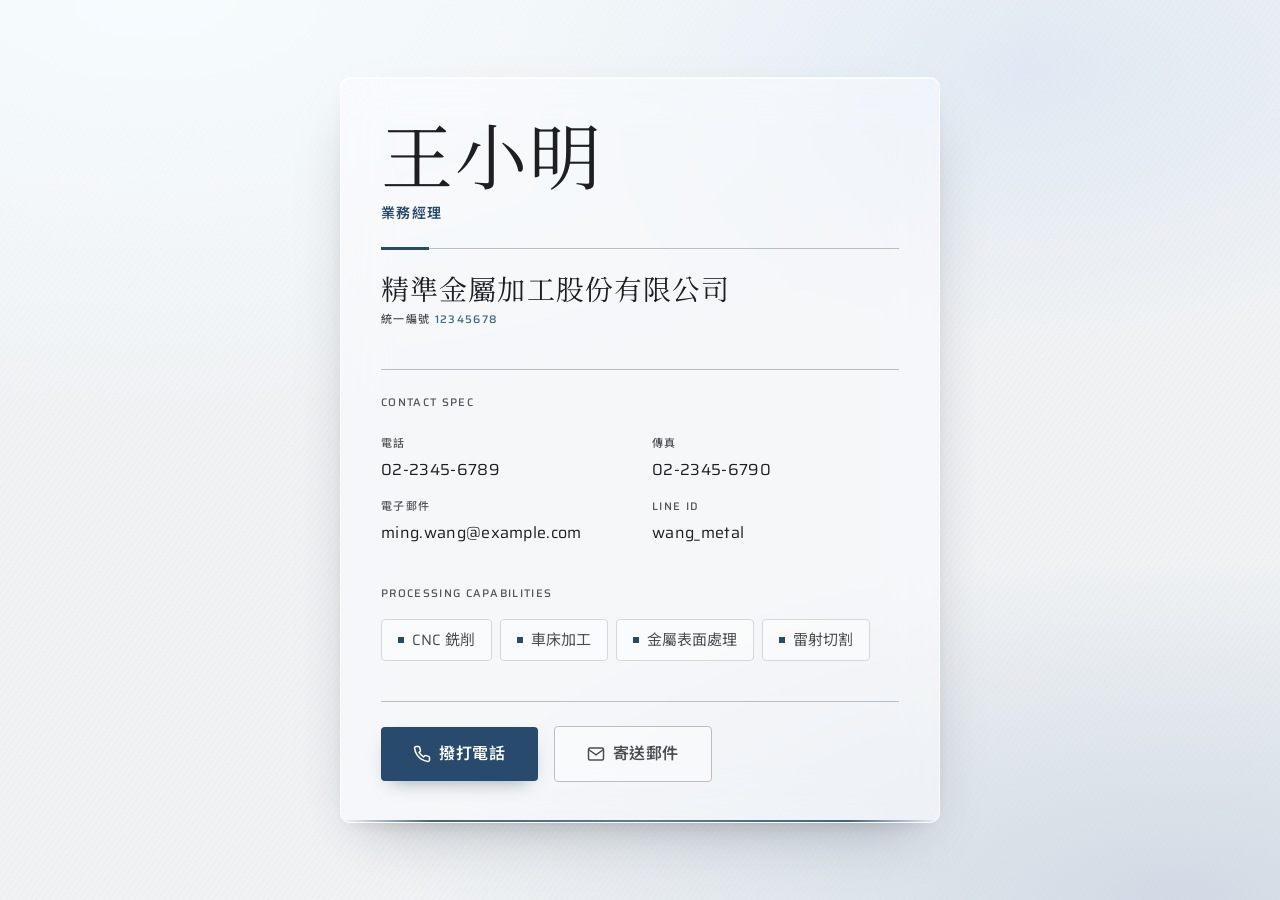
==== index.html @ 7f83cc20 "名片系統前端範例建置" ====
<!DOCTYPE html>
<html lang="zh-TW">
<head>
  <!-- 文件編碼與響應式設定 -->
  <meta charset="UTF-8">
  <meta name="viewport" content="width=device-width, initial-scale=1.0">
  <title>王小明 | 精準金屬加工股份有限公司</title>
  <meta name="description" content="精準金屬加工股份有限公司業務經理王小明的數位名片。CNC銑削、車床加工、金屬表面處理、雷射切割。">
  
  <!-- Google Fonts：Bree Serif、Saira、Noto Serif TC、Noto Sans TC -->
  <link rel="preconnect" href="https://fonts.googleapis.com">
  <link rel="preconnect" href="https://fonts.gstatic.com" crossorigin>
  <link href="https://fonts.googleapis.com/css2?family=Bree+Serif&family=Noto+Sans+TC:wght@400;500;600;700&family=Noto+Serif+TC:wght@400;600;700&family=Saira:wght@400;500;600;700&display=swap" rel="stylesheet">
  
  <!-- 名片系統樣式 -->
  <link rel="stylesheet" href="assets/css/main.css">
</head>
<body>
  <!-- 名片舞台 -->
  <main class="card-stage" aria-label="數位名片">
    <article class="nameplate" id="nameplate">
      <!-- 金屬高光與石墨藍線條 -->
      <span class="nameplate-highlight" aria-hidden="true"></span>
      <span class="nameplate-copper-line" aria-hidden="true"></span>

      <!-- 標頭：姓名 + 職稱 -->
      <header class="np-header">
        <h1 class="np-name" id="cardName">未填寫</h1>
        <p class="np-title" id="cardTitle">未填寫</p>
      </header>

      <!-- 分隔線：帶銅色起點 -->
      <div class="np-divider" aria-hidden="true"></div>

      <!-- 公司名稱與統編 -->
      <section class="np-company" aria-label="公司資訊">
        <h2 class="np-company-name" id="cardCompany">未填寫</h2>
        <p class="np-company-meta">統一編號 <span id="cardTaxId">未填寫</span></p>
      </section>

      <!-- 聯絡規格表 -->
      <section class="np-spec-grid" aria-label="聯絡方式">
        <h3 class="np-spec-title">Contact Spec</h3>

        <div class="np-spec-item">
          <p class="np-spec-label">電話</p>
          <a class="np-spec-value" id="cardPhone" href="#">未填寫</a>
        </div>

        <div class="np-spec-item">
          <p class="np-spec-label">傳真</p>
          <span class="np-spec-value" id="cardFax">未填寫</span>
        </div>

        <div class="np-spec-item">
          <p class="np-spec-label">電子郵件</p>
          <a class="np-spec-value" id="cardEmail" href="#">未填寫</a>
        </div>

        <div class="np-spec-item">
          <p class="np-spec-label">Line ID</p>
          <span class="np-spec-value" id="cardLineId">未填寫</span>
        </div>
      </section>

      <!-- 服務項目 -->
      <section class="np-services" aria-label="服務項目">
        <h3 class="np-services-title">Processing Capabilities</h3>
        <ul class="np-services-list" id="cardServicesList">
          <li class="np-service-item">未填寫</li>
        </ul>
      </section>

      <!-- 行動區 -->
      <footer class="np-actions">
        <a class="btn btn-primary" id="actionCall" href="#" role="button">
          <svg width="18" height="18" viewBox="0 0 24 24" fill="none" stroke="currentColor" stroke-width="2" aria-hidden="true">
            <path d="M22 16.92v3a2 2 0 0 1-2.18 2 19.79 19.79 0 0 1-8.63-3.07 19.5 19.5 0 0 1-6-6 19.79 19.79 0 0 1-3.07-8.67A2 2 0 0 1 4.11 2h3a2 2 0 0 1 2 1.72 12.84 12.84 0 0 0 .7 2.81 2 2 0 0 1-.45 2.11L8.09 9.91a16 16 0 0 0 6 6l1.27-1.27a2 2 0 0 1 2.11-.45 12.84 12.84 0 0 0 2.81.7A2 2 0 0 1 22 16.92z"/>
          </svg>
          撥打電話
        </a>
        <a class="btn btn-ghost" id="actionEmail" href="#" role="button">
          <svg width="18" height="18" viewBox="0 0 24 24" fill="none" stroke="currentColor" stroke-width="2" aria-hidden="true">
            <path d="M4 4h16c1.1 0 2 .9 2 2v12c0 1.1-.9 2-2 2H4c-1.1 0-2-.9-2-2V6c0-1.1.9-2 2-2z"/>
            <polyline points="22,6 12,13 2,6"/>
          </svg>
          寄送郵件
        </a>
      </footer>
    </article>
  </main>

  <!-- 載入通用工具與名片邏輯 -->
  <script src="assets/js/utils.js"></script>
  <script src="assets/js/main.js"></script>
</body>
</html>
---- assets/css/main.css ----
/*
 * main.css
 * 名片系統視覺樣式（毛玻璃銘牌版）
 * 風格：沈穩精準的工匠金屬加工，拉絲鋁底 + 石墨藍
 * 核心概念：名片像一塊從拉絲鋁表面凸出的半透毛玻璃銘牌
 */

/* ================================
 * 1. 設計權杖（Design Tokens）
 * ================================ */
:root {
  /* 色彩：拉絲鋁淺底 + 石墨藍強調（OKLCH） */
  --color-bg: oklch(96% 0.004 250);            /* 拉絲鋁：近白冷灰 */
  --color-bg-deep: oklch(91% 0.006 250);       /* 漸層深處 */
  --color-surface: oklch(99% 0.002 250);       /* 純白略冷（玻璃基底） */
  --color-surface-elevated: oklch(97% 0.003 250);
  --color-ink: oklch(24% 0.005 250);           /* 深石墨，主要文字 */
  --color-ink-muted: oklch(42% 0.006 250);     /* 次要文字，≥ 4.5:1 */
  --color-ink-subtle: oklch(46% 0.006 250);    /* 標籤，≥ 4.5:1 */
  --color-primary: oklch(40% 0.07 250);        /* 石墨藍：主強調 */
  --color-primary-soft: oklch(50% 0.08 250);   /* 懸停、連結 */
  --color-primary-deep: oklch(33% 0.06 250);   /* 按下狀態 */
  --color-accent: oklch(58% 0.015 250);        /* 冷鋼灰：圖示、分隔 */
  --color-border: oklch(88% 0.005 250);        /* 淺邊 */
  --color-border-subtle: oklch(80% 0.008 250); /* hover 邊框 */
  --color-highlight: oklch(100% 0 0 / 0.55);   /* 玻璃高光 */

  /* 字體 */
  --font-display: "Bree Serif", "Noto Serif TC", Georgia, serif;
  --font-body: "Saira", "Noto Sans TC", "PingFang TC", sans-serif;

  /* 字階 */
  --text-display: clamp(2.75rem, 8vw, 4.5rem);
  --text-headline: clamp(1.25rem, 3.5vw, 1.75rem);
  --text-title: 0.875rem;
  --text-body: 1rem;
  --text-label: 0.6875rem;

  /* 間距 */
  --space-xs: 0.25rem;
  --space-sm: 0.5rem;
  --space-md: 1rem;
  --space-lg: 1.5rem;
  --space-xl: 2.5rem;
  --space-xxl: 4rem;

  /* 圓角：玻璃面略寬，仍克制 */
  --radius-sm: 0px;
  --radius-md: 4px;
  --radius-lg: 10px;

  /* 動效 */
  --ease-out-expo: cubic-bezier(0.16, 1, 0.3, 1);
  --ease-out-quart: cubic-bezier(0.25, 1, 0.5, 1);
  --duration-fast: 200ms;
  --duration-base: 400ms;
  --duration-slow: 700ms;

  /* 凸出陰影：讓毛玻璃從鋁面浮起 */
  --shadow-glass:
    0 1px 0 oklch(100% 0 0 / 0.75) inset,
    0 -1px 0 oklch(100% 0 0 / 0.12) inset,
    0 24px 60px -28px oklch(25% 0.03 250 / 0.38),
    0 8px 22px -14px oklch(25% 0.03 250 / 0.20);
  --shadow-glass-hover:
    0 1px 0 oklch(100% 0 0 / 0.85) inset,
    0 -1px 0 oklch(100% 0 0 / 0.15) inset,
    0 34px 80px -30px oklch(25% 0.03 250 / 0.45),
    0 12px 28px -14px oklch(25% 0.03 250 / 0.24);
}

/* ================================
 * 2. 基礎重置
 * ================================ */
*,
*::before,
*::after {
  box-sizing: border-box;
}

html {
  -webkit-font-smoothing: antialiased;
  -moz-osx-font-smoothing: grayscale;
}

body {
  margin: 0;
  min-height: 100vh;
  font-family: var(--font-body);
  font-size: var(--text-body);
  line-height: 1.6;
  color: var(--color-ink);
  display: flex;
  flex-direction: column;
  align-items: center;
  justify-content: center;
  padding: var(--space-lg) var(--space-md);
  /* 拉絲鋁底：冷光漸層 + 細微拉絲紋，讓毛玻璃有東西可模糊 */
  background-color: var(--color-bg);
  background-image:
    radial-gradient(120% 80% at 12% 0%, oklch(99% 0.012 250 / 0.95), transparent 58%),
    radial-gradient(110% 70% at 92% 100%, oklch(86% 0.022 250 / 0.75), transparent 55%),
    radial-gradient(70% 50% at 80% 8%, oklch(90% 0.03 250 / 0.5), transparent 60%),
    repeating-linear-gradient(125deg, oklch(94% 0.004 250 / 0.55) 0 1px, transparent 1px 5px);
  background-attachment: fixed;
}

/* ================================
 * 3. 名片舞台與入場動畫
 * ================================ */
.card-stage {
  width: 100%;
  max-width: 600px;
  perspective: 1200px;
}

/* 銘牌入場動畫初始狀態 */
.nameplate {
  opacity: 0;
  transform: rotateX(8deg) translateY(40px) scale(0.98);
  transform-origin: center top;
  transition:
    opacity var(--duration-slow) var(--ease-out-expo),
    transform var(--duration-slow) var(--ease-out-expo),
    background-color var(--duration-fast) var(--ease-out-quart),
    border-color var(--duration-fast) var(--ease-out-quart),
    box-shadow var(--duration-base) var(--ease-out-quart);
}

.nameplate.is-revealed {
  opacity: 1;
  transform: rotateX(0) translateY(0) scale(1);
}

/* 內部元素依序入場 */
.nameplate.is-revealed .np-header,
.nameplate.is-revealed .np-divider,
.nameplate.is-revealed .np-company,
.nameplate.is-revealed .np-spec-grid,
.nameplate.is-revealed .np-services,
.nameplate.is-revealed .np-actions {
  opacity: 1;
  transform: translateY(0);
}

.nameplate .np-header,
.nameplate .np-divider,
.nameplate .np-company,
.nameplate .np-spec-grid,
.nameplate .np-services,
.nameplate .np-actions {
  opacity: 0;
  transform: translateY(16px);
  transition:
    opacity var(--duration-base) var(--ease-out-expo),
    transform var(--duration-base) var(--ease-out-expo);
}

/* 依序延遲，創造機械啟動感 */
.nameplate.is-revealed .np-header    { transition-delay: 120ms; }
.nameplate.is-revealed .np-divider   { transition-delay: 200ms; }
.nameplate.is-revealed .np-company   { transition-delay: 280ms; }
.nameplate.is-revealed .np-spec-grid { transition-delay: 360ms; }
.nameplate.is-revealed .np-services  { transition-delay: 440ms; }
.nameplate.is-revealed .np-actions   { transition-delay: 520ms; }

/* ================================
 * 4. 毛玻璃銘牌本體
 * ================================ */
.nameplate {
  position: relative;
  /* 半透毛玻璃：背景白色低不透，讓底層拉絲鋁光透出 */
  background-color: oklch(99% 0.002 250 / 0.55);
  border: 1px solid oklch(100% 0 0 / 0.6);
  border-radius: var(--radius-lg);
  padding: var(--space-xl);
  overflow: hidden;
  box-shadow: var(--shadow-glass);
  -webkit-backdrop-filter: blur(22px) saturate(140%);
  backdrop-filter: blur(22px) saturate(140%);
}

/*
 * 修正無頭瀏覽器與減少動畫偏好的可見性：
 * 預設狀態內容就應該可見，is-revealed 只負責加入精細動畫。
 */
.nameplate .np-header,
.nameplate .np-divider,
.nameplate .np-company,
.nameplate .np-spec-grid,
.nameplate .np-services,
.nameplate .np-actions {
  opacity: 1;
  transform: translateY(0);
}

/* 不支援 backdrop-filter 時的退化：改為不透明白面 */
@supports not ((backdrop-filter: blur(1px)) or (-webkit-backdrop-filter: blur(1px))) {
  .nameplate {
    background-color: oklch(99% 0.002 250);
  }
}

/* 玻璃頂部高光：模擬邊緣反光 */
.nameplate-highlight {
  position: absolute;
  top: 0;
  left: 0;
  right: 0;
  height: 1px;
  background: linear-gradient(
    90deg,
    transparent 0%,
    oklch(100% 0 0 / 0.35) 20%,
    oklch(100% 0 0 / 0.7) 50%,
    oklch(100% 0 0 / 0.35) 80%,
    transparent 100%
  );
  pointer-events: none;
}

/* 底部石墨藍線：稀有而精準的強調 */
.nameplate-copper-line {
  position: absolute;
  bottom: 0;
  left: 0;
  right: 0;
  height: 2px;
  background: linear-gradient(
    90deg,
    transparent 0%,
    var(--color-primary) 15%,
    var(--color-primary-soft) 50%,
    var(--color-primary) 85%,
    transparent 100%
  );
  opacity: 0.85;
  pointer-events: none;
}

/* Hover：略微上浮、陰影加深，強化「凸出」感 */
.nameplate:hover {
  border-color: oklch(100% 0 0 / 0.75);
  box-shadow: var(--shadow-glass-hover);
  transform: translateY(-2px);
}

/* ================================
 * 5. 名片標頭區
 * ================================ */
.np-header {
  position: relative;
  z-index: 1;
  margin-bottom: var(--space-md);
}

.np-name {
  font-family: var(--font-display);
  font-size: var(--text-display);
  font-weight: 400;
  line-height: 1.05;
  letter-spacing: 0.03em;
  color: var(--color-ink);
  margin: 0 0 var(--space-sm);
  text-wrap: balance;
}

.np-title {
  font-family: var(--font-body);
  font-size: var(--text-title);
  font-weight: 600;
  letter-spacing: 0.1em;
  text-transform: uppercase;
  color: var(--color-primary);
  margin: 0;
}

/* ================================
 * 6. 分隔線
 * ================================ */
.np-divider {
  position: relative;
  z-index: 1;
  height: 1px;
  background-color: var(--color-border-subtle);
  margin: var(--space-lg) 0;
  overflow: visible;
}

.np-divider::after {
  content: "";
  position: absolute;
  left: 0;
  top: -1px;
  width: 48px;
  height: 3px;
  background-color: var(--color-primary);
}

/* ================================
 * 7. 公司名稱
 * ================================ */
.np-company {
  position: relative;
  z-index: 1;
  margin-bottom: var(--space-xl);
}

.np-company-name {
  font-family: var(--font-display);
  font-size: var(--text-headline);
  font-weight: 400;
  line-height: 1.2;
  letter-spacing: 0.04em;
  color: var(--color-ink);
  margin: 0 0 var(--space-xs);
  text-wrap: balance;
}

.np-company-meta {
  font-family: var(--font-body);
  font-size: var(--text-label);
  font-weight: 500;
  letter-spacing: 0.12em;
  text-transform: uppercase;
  color: var(--color-ink-muted);
  margin: 0;
}

.np-company-meta span {
  color: var(--color-primary-soft);
}

/* ================================
 * 8. 聯絡規格表（無外框，以分隔線分區）
 * ================================ */
.np-spec-grid {
  position: relative;
  z-index: 1;
  display: grid;
  grid-template-columns: repeat(2, 1fr);
  gap: var(--space-md) var(--space-lg);
  margin-bottom: var(--space-xl);
  padding-top: var(--space-lg);
  border-top: 1px solid var(--color-border-subtle);
}

.np-spec-title {
  grid-column: 1 / -1;
  font-family: var(--font-body);
  font-size: var(--text-label);
  font-weight: 500;
  letter-spacing: 0.12em;
  text-transform: uppercase;
  color: var(--color-ink-subtle);
  margin: 0 0 var(--space-sm);
}

.np-spec-item {
  display: flex;
  flex-direction: column;
  gap: var(--space-xs);
}

.np-spec-label {
  font-family: var(--font-body);
  font-size: var(--text-label);
  font-weight: 500;
  letter-spacing: 0.12em;
  text-transform: uppercase;
  color: var(--color-ink-subtle);
  margin: 0;
}

.np-spec-value {
  font-family: var(--font-body);
  font-size: var(--text-body);
  font-weight: 400;
  letter-spacing: 0.02em;
  color: var(--color-ink);
  text-decoration: none;
  word-break: break-word;
  transition: color var(--duration-fast) var(--ease-out-quart);
}

a.np-spec-value:hover {
  color: var(--color-primary);
}

a.np-spec-value:focus-visible {
  outline: 2px solid var(--color-primary-soft);
  outline-offset: 2px;
  border-radius: var(--radius-sm);
}

/* ================================
 * 9. 服務項目規格
 * ================================ */
.np-services {
  position: relative;
  z-index: 1;
  margin-bottom: var(--space-xl);
}

.np-services-title {
  font-family: var(--font-body);
  font-size: var(--text-label);
  font-weight: 500;
  letter-spacing: 0.12em;
  text-transform: uppercase;
  color: var(--color-ink-subtle);
  margin: 0 0 var(--space-md);
}

.np-services-list {
  display: flex;
  flex-wrap: wrap;
  gap: var(--space-sm);
  margin: 0;
  padding: 0;
  list-style: none;
}

.np-service-item {
  display: inline-flex;
  align-items: center;
  gap: var(--space-sm);
  padding: var(--space-sm) var(--space-md);
  background-color: oklch(100% 0 0 / 0.45);
  border: 1px solid var(--color-border);
  border-radius: var(--radius-md);
  font-family: var(--font-body);
  font-size: 0.9375rem;
  color: var(--color-ink-muted);
  transition:
    border-color var(--duration-fast) var(--ease-out-quart),
    color var(--duration-fast) var(--ease-out-quart);
}

.np-service-item::before {
  content: "";
  width: 6px;
  height: 6px;
  background-color: var(--color-primary);
  border-radius: 0;
  flex-shrink: 0;
}

.np-service-item:hover {
  border-color: var(--color-border-subtle);
  color: var(--color-ink);
}

/* ================================
 * 10. 行動區
 * ================================ */
.np-actions {
  position: relative;
  z-index: 1;
  display: flex;
  flex-wrap: wrap;
  align-items: center;
  gap: var(--space-md);
  padding-top: var(--space-lg);
  border-top: 1px solid var(--color-border-subtle);
}

.btn {
  display: inline-flex;
  align-items: center;
  justify-content: center;
  gap: var(--space-sm);
  padding: 0.875rem 2rem;
  font-family: var(--font-body);
  font-size: var(--text-body);
  font-weight: 600;
  letter-spacing: 0.04em;
  text-decoration: none;
  border: none;
  border-radius: var(--radius-md);
  cursor: pointer;
  transition:
    background-color var(--duration-fast) var(--ease-out-quart),
    color var(--duration-fast) var(--ease-out-quart),
    transform var(--duration-fast) var(--ease-out-quart),
    border-color var(--duration-fast) var(--ease-out-quart),
    box-shadow var(--duration-fast) var(--ease-out-quart);
}

.btn-primary {
  background-color: var(--color-primary);
  color: oklch(99% 0 0);
  box-shadow: 0 8px 20px -10px oklch(40% 0.07 250 / 0.6);
}

.btn-primary:hover {
  background-color: var(--color-primary-soft);
  transform: translateY(-1px);
  box-shadow: 0 12px 26px -10px oklch(40% 0.07 250 / 0.7);
}

.btn-primary:focus-visible {
  outline: 2px solid var(--color-primary-soft);
  outline-offset: 3px;
}

.btn-primary:active {
  transform: translateY(0);
  background-color: var(--color-primary-deep);
}

.btn-ghost {
  background-color: oklch(100% 0 0 / 0.4);
  color: var(--color-ink-muted);
  border: 1px solid var(--color-border-subtle);
}

.btn-ghost:hover {
  color: var(--color-primary);
  border-color: var(--color-primary-soft);
  background-color: oklch(100% 0 0 / 0.6);
}

.btn-ghost:focus-visible {
  outline: 2px solid var(--color-primary-soft);
  outline-offset: 3px;
}

/* ================================
 * 11. 空值狀態
 * ================================ */
.empty-value {
  color: var(--color-ink-subtle);
  font-style: italic;
}

/* ================================
 * 12. 響應式調整
 * ================================ */
@media (max-width: 560px) {
  body {
    padding: var(--space-md) var(--space-sm);
    justify-content: flex-start;
  }

  .nameplate {
    padding: var(--space-lg);
    border-radius: var(--radius-lg);
  }

  .np-spec-grid {
    grid-template-columns: 1fr;
    gap: var(--space-md);
  }

  .np-actions {
    flex-direction: column;
    align-items: stretch;
  }

  .btn {
    width: 100%;
  }
}

/* ================================
 * 13. 減少動畫偏好
 * ================================ */
@media (prefers-reduced-motion: reduce) {
  .nameplate,
  .nameplate .np-header,
  .nameplate .np-divider,
  .nameplate .np-company,
  .nameplate .np-spec-grid,
  .nameplate .np-services,
  .nameplate .np-actions,
  .btn,
  .np-service-item,
  a.np-spec-value {
    transition: none;
  }

  .nameplate {
    opacity: 1;
    transform: none;
  }

  .nameplate .np-header,
  .nameplate .np-divider,
  .nameplate .np-company,
  .nameplate .np-spec-grid,
  .nameplate .np-services,
  .nameplate .np-actions {
    opacity: 1;
    transform: none;
  }
}
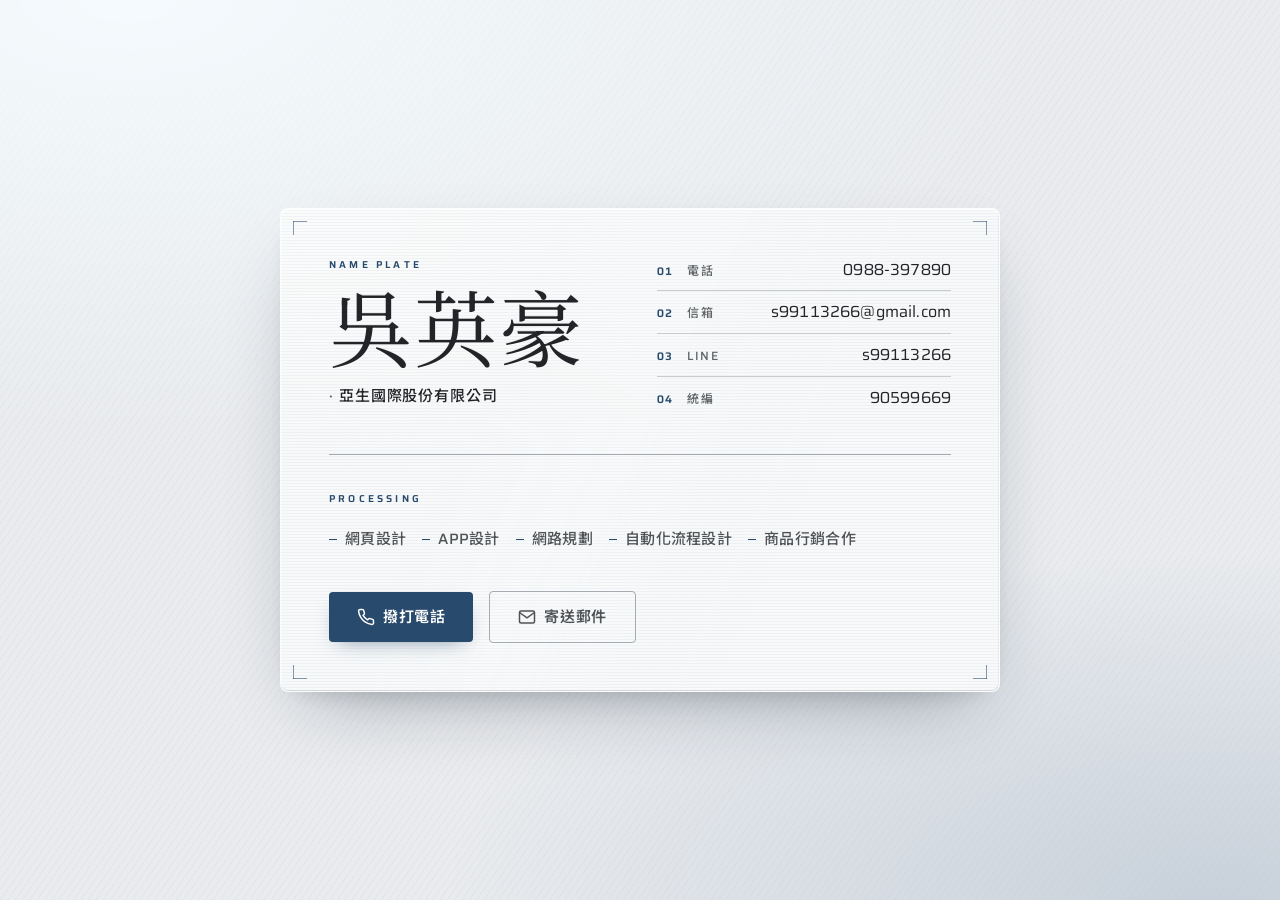
==== commit 3be1f895: "名片 製作成JSON檔案讀取" ====
--- a/index.html
+++ b/index.html
@@ -6,12 +6,12 @@
   <meta name="viewport" content="width=device-width, initial-scale=1.0">
   <title>王小明 | 精準金屬加工股份有限公司</title>
   <meta name="description" content="精準金屬加工股份有限公司業務經理王小明的數位名片。CNC銑削、車床加工、金屬表面處理、雷射切割。">
-  
+
   <!-- Google Fonts：Bree Serif、Saira、Noto Serif TC、Noto Sans TC -->
   <link rel="preconnect" href="https://fonts.googleapis.com">
   <link rel="preconnect" href="https://fonts.gstatic.com" crossorigin>
   <link href="https://fonts.googleapis.com/css2?family=Bree+Serif&family=Noto+Sans+TC:wght@400;500;600;700&family=Noto+Serif+TC:wght@400;600;700&family=Saira:wght@400;500;600;700&display=swap" rel="stylesheet">
-  
+
   <!-- 名片系統樣式 -->
   <link rel="stylesheet" href="assets/css/main.css">
 </head>
@@ -19,55 +19,57 @@
   <!-- 名片舞台 -->
   <main class="card-stage" aria-label="數位名片">
     <article class="nameplate" id="nameplate">
-      <!-- 金屬高光與石墨藍線條 -->
-      <span class="nameplate-highlight" aria-hidden="true"></span>
-      <span class="nameplate-copper-line" aria-hidden="true"></span>
+      <!-- 四角 CNC 定位標記 -->
+      <span class="np-tick np-tick-tl" aria-hidden="true"></span>
+      <span class="np-tick np-tick-tr" aria-hidden="true"></span>
+      <span class="np-tick np-tick-bl" aria-hidden="true"></span>
+      <span class="np-tick np-tick-br" aria-hidden="true"></span>
 
-      <!-- 標頭：姓名 + 職稱 -->
-      <header class="np-header">
-        <h1 class="np-name" id="cardName">未填寫</h1>
-        <p class="np-title" id="cardTitle">未填寫</p>
-      </header>
+      <!-- 主體：不對稱雙欄 -->
+      <div class="np-grid">
+        <!-- 左欄：姓名銘牌（視覺重心） -->
+        <header class="np-identity">
+          <p class="np-mark" aria-hidden="true">NAME PLATE</p>
+          <h1 class="np-name" id="cardName"></h1>
+          <p class="np-role"><span id="cardTitle"></span> · <span id="cardCompany"></span></p>
+        </header>
 
-      <!-- 分隔線：帶銅色起點 -->
-      <div class="np-divider" aria-hidden="true"></div>
+        <!-- 右欄：聯絡規格表 -->
+        <section class="np-spec" aria-label="聯絡方式">
+          <ol class="np-spec-list">
+            <li class="np-spec-row" data-key="phone">
+              <span class="np-spec-no">01</span>
+              <span class="np-spec-key">電話</span>
+              <a class="np-spec-val" id="cardPhone" href="#"></a>
+            </li>
+            <li class="np-spec-row" data-key="fax">
+              <span class="np-spec-no">02</span>
+              <span class="np-spec-key">傳真</span>
+              <span class="np-spec-val" id="cardFax"></span>
+            </li>
+            <li class="np-spec-row" data-key="email">
+              <span class="np-spec-no">03</span>
+              <span class="np-spec-key">信箱</span>
+              <a class="np-spec-val" id="cardEmail" href="#"></a>
+            </li>
+            <li class="np-spec-row" data-key="line_id">
+              <span class="np-spec-no">04</span>
+              <span class="np-spec-key">Line</span>
+              <span class="np-spec-val" id="cardLineId"></span>
+            </li>
+            <li class="np-spec-row" data-key="tax_id">
+              <span class="np-spec-no">05</span>
+              <span class="np-spec-key">統編</span>
+              <span class="np-spec-val" id="cardTaxId"></span>
+            </li>
+          </ol>
+        </section>
+      </div>
 
-      <!-- 公司名稱與統編 -->
-      <section class="np-company" aria-label="公司資訊">
-        <h2 class="np-company-name" id="cardCompany">未填寫</h2>
-        <p class="np-company-meta">統一編號 <span id="cardTaxId">未填寫</span></p>
-      </section>
-
-      <!-- 聯絡規格表 -->
-      <section class="np-spec-grid" aria-label="聯絡方式">
-        <h3 class="np-spec-title">Contact Spec</h3>
-
-        <div class="np-spec-item">
-          <p class="np-spec-label">電話</p>
-          <a class="np-spec-value" id="cardPhone" href="#">未填寫</a>
-        </div>
-
-        <div class="np-spec-item">
-          <p class="np-spec-label">傳真</p>
-          <span class="np-spec-value" id="cardFax">未填寫</span>
-        </div>
-
-        <div class="np-spec-item">
-          <p class="np-spec-label">電子郵件</p>
-          <a class="np-spec-value" id="cardEmail" href="#">未填寫</a>
-        </div>
-
-        <div class="np-spec-item">
-          <p class="np-spec-label">Line ID</p>
-          <span class="np-spec-value" id="cardLineId">未填寫</span>
-        </div>
-      </section>
-
-      <!-- 服務項目 -->
+      <!-- 服務項目：横向規格帶 -->
       <section class="np-services" aria-label="服務項目">
-        <h3 class="np-services-title">Processing Capabilities</h3>
+        <p class="np-services-mark" aria-hidden="true">PROCESSING</p>
         <ul class="np-services-list" id="cardServicesList">
-          <li class="np-service-item">未填寫</li>
         </ul>
       </section>
 
@@ -90,7 +92,7 @@
     </article>
   </main>
 
-  <!-- 載入通用工具與名片邏輯 -->
+  <!-- 載入通用工具與名片邏輯（不再使用 API，由 main.js 讀取 mock-data.json） -->
   <script src="assets/js/utils.js"></script>
   <script src="assets/js/main.js"></script>
 </body>
--- a/assets/css/main.css
+++ b/assets/css/main.css
@@ -1,8 +1,8 @@
 /*
  * main.css
- * 名片系統視覺樣式（毛玻璃銘牌版）
- * 風格：沈穩精準的工匠金屬加工，拉絲鋁底 + 石墨藍
- * 核心概念：名片像一塊從拉絲鋁表面凸出的半透毛玻璃銘牌
+ * 名片系統視覺樣式（金屬工單銘牌版）
+ * 風格：拉絲鋁底、石墨藍、不對稱規格表、CNC 定位標記
+ * 核心概念：名片像一塊銑刻的拉絲鋁銘牌，左側姓名為視覺重心，右側聯絡規格表對齊如工單
  */
 
 /* ================================
@@ -10,31 +10,32 @@
  * ================================ */
 :root {
   /* 色彩：拉絲鋁淺底 + 石墨藍強調（OKLCH） */
-  --color-bg: oklch(96% 0.004 250);            /* 拉絲鋁：近白冷灰 */
-  --color-bg-deep: oklch(91% 0.006 250);       /* 漸層深處 */
-  --color-surface: oklch(99% 0.002 250);       /* 純白略冷（玻璃基底） */
-  --color-surface-elevated: oklch(97% 0.003 250);
-  --color-ink: oklch(24% 0.005 250);           /* 深石墨，主要文字 */
-  --color-ink-muted: oklch(42% 0.006 250);     /* 次要文字，≥ 4.5:1 */
-  --color-ink-subtle: oklch(46% 0.006 250);    /* 標籤，≥ 4.5:1 */
-  --color-primary: oklch(40% 0.07 250);        /* 石墨藍：主強調 */
-  --color-primary-soft: oklch(50% 0.08 250);   /* 懸停、連結 */
-  --color-primary-deep: oklch(33% 0.06 250);   /* 按下狀態 */
-  --color-accent: oklch(58% 0.015 250);        /* 冷鋼灰：圖示、分隔 */
-  --color-border: oklch(88% 0.005 250);        /* 淺邊 */
-  --color-border-subtle: oklch(80% 0.008 250); /* hover 邊框 */
-  --color-highlight: oklch(100% 0 0 / 0.55);   /* 玻璃高光 */
+  --color-bg: oklch(94% 0.004 250);
+  --color-bg-deep: oklch(86% 0.008 250);
+  --color-surface: oklch(98% 0.003 250);
+  --color-surface-elevated: oklch(96% 0.004 250);
+  --color-ink: oklch(26% 0.006 250);
+  --color-ink-muted: oklch(44% 0.007 250);
+  --color-ink-subtle: oklch(50% 0.007 250);
+  --color-primary: oklch(40% 0.07 250);
+  --color-primary-soft: oklch(50% 0.08 250);
+  --color-primary-deep: oklch(33% 0.06 250);
+  --color-accent: oklch(58% 0.015 250);
+  --color-border: oklch(84% 0.006 250);
+  --color-border-subtle: oklch(74% 0.01 250);
+  --color-highlight: oklch(100% 0 0 / 0.7);
 
   /* 字體 */
   --font-display: "Bree Serif", "Noto Serif TC", Georgia, serif;
   --font-body: "Saira", "Noto Sans TC", "PingFang TC", sans-serif;
 
   /* 字階 */
-  --text-display: clamp(2.75rem, 8vw, 4.5rem);
-  --text-headline: clamp(1.25rem, 3.5vw, 1.75rem);
-  --text-title: 0.875rem;
-  --text-body: 1rem;
-  --text-label: 0.6875rem;
+  --text-display: clamp(3rem, 9vw, 5.25rem);
+  --text-role: clamp(0.8125rem, 2vw, 0.9375rem);
+  --text-spec-key: 0.75rem;
+  --text-spec-val: 1rem;
+  --text-spec-no: 0.6875rem;
+  --text-mark: 0.625rem;
 
   /* 間距 */
   --space-xs: 0.25rem;
@@ -44,10 +45,10 @@
   --space-xl: 2.5rem;
   --space-xxl: 4rem;
 
-  /* 圓角：玻璃面略寬，仍克制 */
-  --radius-sm: 0px;
-  --radius-md: 4px;
-  --radius-lg: 10px;
+  /* 圓角：銘牌略寬，規格表無圓角 */
+  --radius-plate: 8px;
+  --radius-chip: 3px;
+  --radius-btn: 4px;
 
   /* 動效 */
   --ease-out-expo: cubic-bezier(0.16, 1, 0.3, 1);
@@ -56,17 +57,17 @@
   --duration-base: 400ms;
   --duration-slow: 700ms;
 
-  /* 凸出陰影：讓毛玻璃從鋁面浮起 */
-  --shadow-glass:
-    0 1px 0 oklch(100% 0 0 / 0.75) inset,
-    0 -1px 0 oklch(100% 0 0 / 0.12) inset,
-    0 24px 60px -28px oklch(25% 0.03 250 / 0.38),
-    0 8px 22px -14px oklch(25% 0.03 250 / 0.20);
-  --shadow-glass-hover:
-    0 1px 0 oklch(100% 0 0 / 0.85) inset,
-    0 -1px 0 oklch(100% 0 0 / 0.15) inset,
-    0 34px 80px -30px oklch(25% 0.03 250 / 0.45),
-    0 12px 28px -14px oklch(25% 0.03 250 / 0.24);
+  /* 銘牌浮起陰影：克制、偏冷 */
+  --shadow-plate:
+    0 1px 0 oklch(100% 0 0 / 0.9) inset,
+    0 -1px 0 oklch(0% 0 0 / 0.04) inset,
+    0 30px 70px -32px oklch(25% 0.03 250 / 0.42),
+    0 10px 26px -16px oklch(25% 0.03 250 / 0.22);
+  --shadow-plate-hover:
+    0 1px 0 oklch(100% 0 0 / 0.95) inset,
+    0 -1px 0 oklch(0% 0 0 / 0.05) inset,
+    0 40px 90px -34px oklch(25% 0.03 250 / 0.5),
+    0 14px 32px -16px oklch(25% 0.03 250 / 0.26);
 }
 
 /* ================================
@@ -87,7 +88,7 @@
   margin: 0;
   min-height: 100vh;
   font-family: var(--font-body);
-  font-size: var(--text-body);
+  font-size: 1rem;
   line-height: 1.6;
   color: var(--color-ink);
   display: flex;
@@ -95,13 +96,12 @@
   align-items: center;
   justify-content: center;
   padding: var(--space-lg) var(--space-md);
-  /* 拉絲鋁底：冷光漸層 + 細微拉絲紋，讓毛玻璃有東西可模糊 */
+  /* 拉絲鋁底：冷光漸層 + 細微拉絲紋 */
   background-color: var(--color-bg);
   background-image:
-    radial-gradient(120% 80% at 12% 0%, oklch(99% 0.012 250 / 0.95), transparent 58%),
-    radial-gradient(110% 70% at 92% 100%, oklch(86% 0.022 250 / 0.75), transparent 55%),
-    radial-gradient(70% 50% at 80% 8%, oklch(90% 0.03 250 / 0.5), transparent 60%),
-    repeating-linear-gradient(125deg, oklch(94% 0.004 250 / 0.55) 0 1px, transparent 1px 5px);
+    radial-gradient(120% 80% at 10% 0%, oklch(99% 0.012 250 / 0.9), transparent 60%),
+    radial-gradient(110% 70% at 95% 100%, oklch(82% 0.022 250 / 0.7), transparent 55%),
+    repeating-linear-gradient(125deg, oklch(90% 0.005 250 / 0.5) 0 1px, transparent 1px 6px);
   background-attachment: fixed;
 }
 
@@ -110,20 +110,17 @@
  * ================================ */
 .card-stage {
   width: 100%;
-  max-width: 600px;
-  perspective: 1200px;
-}
-
-/* 銘牌入場動畫初始狀態 */
+  max-width: 720px;
+  perspective: 1400px;
+}
+
 .nameplate {
   opacity: 0;
-  transform: rotateX(8deg) translateY(40px) scale(0.98);
+  transform: rotateX(6deg) translateY(36px) scale(0.985);
   transform-origin: center top;
   transition:
     opacity var(--duration-slow) var(--ease-out-expo),
     transform var(--duration-slow) var(--ease-out-expo),
-    background-color var(--duration-fast) var(--ease-out-quart),
-    border-color var(--duration-fast) var(--ease-out-quart),
     box-shadow var(--duration-base) var(--ease-out-quart);
 }
 
@@ -132,290 +129,282 @@
   transform: rotateX(0) translateY(0) scale(1);
 }
 
-/* 內部元素依序入場 */
-.nameplate.is-revealed .np-header,
-.nameplate.is-revealed .np-divider,
-.nameplate.is-revealed .np-company,
-.nameplate.is-revealed .np-spec-grid,
+.nameplate.is-revealed .np-identity,
+.nameplate.is-revealed .np-spec,
 .nameplate.is-revealed .np-services,
 .nameplate.is-revealed .np-actions {
   opacity: 1;
   transform: translateY(0);
 }
 
-.nameplate .np-header,
-.nameplate .np-divider,
-.nameplate .np-company,
-.nameplate .np-spec-grid,
+.nameplate .np-identity,
+.nameplate .np-spec,
 .nameplate .np-services,
 .nameplate .np-actions {
   opacity: 0;
-  transform: translateY(16px);
+  transform: translateY(18px);
   transition:
     opacity var(--duration-base) var(--ease-out-expo),
     transform var(--duration-base) var(--ease-out-expo);
 }
 
-/* 依序延遲，創造機械啟動感 */
-.nameplate.is-revealed .np-header    { transition-delay: 120ms; }
-.nameplate.is-revealed .np-divider   { transition-delay: 200ms; }
-.nameplate.is-revealed .np-company   { transition-delay: 280ms; }
-.nameplate.is-revealed .np-spec-grid { transition-delay: 360ms; }
-.nameplate.is-revealed .np-services  { transition-delay: 440ms; }
-.nameplate.is-revealed .np-actions   { transition-delay: 520ms; }
-
-/* ================================
- * 4. 毛玻璃銘牌本體
+.nameplate.is-revealed .np-identity { transition-delay: 120ms; }
+.nameplate.is-revealed .np-spec     { transition-delay: 220ms; }
+.nameplate.is-revealed .np-services { transition-delay: 340ms; }
+.nameplate.is-revealed .np-actions  { transition-delay: 460ms; }
+
+/* ================================
+ * 4. 拉絲鋁銘牌本體
  * ================================ */
 .nameplate {
   position: relative;
-  /* 半透毛玻璃：背景白色低不透，讓底層拉絲鋁光透出 */
-  background-color: oklch(99% 0.002 250 / 0.55);
-  border: 1px solid oklch(100% 0 0 / 0.6);
-  border-radius: var(--radius-lg);
-  padding: var(--space-xl);
+  background-color: var(--color-surface);
+  border: 1px solid oklch(100% 0 0 / 0.55);
+  border-radius: var(--radius-plate);
+  padding: clamp(1.75rem, 5vw, 3rem);
   overflow: hidden;
-  box-shadow: var(--shadow-glass);
-  -webkit-backdrop-filter: blur(22px) saturate(140%);
-  backdrop-filter: blur(22px) saturate(140%);
-}
-
-/*
- * 修正無頭瀏覽器與減少動畫偏好的可見性：
- * 預設狀態內容就應該可見，is-revealed 只負責加入精細動畫。
- */
-.nameplate .np-header,
-.nameplate .np-divider,
-.nameplate .np-company,
-.nameplate .np-spec-grid,
+  box-shadow: var(--shadow-plate);
+}
+
+/* 預設可見（無頭瀏覽器 / reduced motion 退化） */
+.nameplate .np-identity,
+.nameplate .np-spec,
 .nameplate .np-services,
 .nameplate .np-actions {
   opacity: 1;
   transform: translateY(0);
 }
 
-/* 不支援 backdrop-filter 時的退化：改為不透明白面 */
-@supports not ((backdrop-filter: blur(1px)) or (-webkit-backdrop-filter: blur(1px))) {
-  .nameplate {
-    background-color: oklch(99% 0.002 250);
-  }
-}
-
-/* 玻璃頂部高光：模擬邊緣反光 */
-.nameplate-highlight {
+/* 拉絲鋁紋理層：更明顯的橫向拉絲 */
+.nameplate::before {
+  content: "";
   position: absolute;
-  top: 0;
-  left: 0;
-  right: 0;
-  height: 1px;
-  background: linear-gradient(
-    90deg,
-    transparent 0%,
-    oklch(100% 0 0 / 0.35) 20%,
-    oklch(100% 0 0 / 0.7) 50%,
-    oklch(100% 0 0 / 0.35) 80%,
-    transparent 100%
-  );
+  inset: 0;
   pointer-events: none;
-}
-
-/* 底部石墨藍線：稀有而精準的強調 */
-.nameplate-copper-line {
+  background:
+    /* 對角冷光：模擬光線打在金屬上的反光帶 */
+    linear-gradient(115deg, transparent 30%, oklch(100% 0 0 / 0.18) 48%, oklch(100% 0 0 / 0.05) 52%, transparent 70%),
+    /* 拉絲紋 */
+    repeating-linear-gradient(0deg, oklch(82% 0.006 250 / 0.18) 0 1px, transparent 1px 3px),
+    /* 底層冷光漸層 */
+    radial-gradient(140% 100% at 0% 0%, oklch(100% 0 0 / 0.5), transparent 55%);
+  opacity: 0.9;
+}
+
+/* 邊緣倒角高光：頂部亮、底部暗，模擬金屬板邊緣 */
+.nameplate::after {
+  content: "";
   position: absolute;
-  bottom: 0;
-  left: 0;
-  right: 0;
-  height: 2px;
-  background: linear-gradient(
-    90deg,
-    transparent 0%,
-    var(--color-primary) 15%,
-    var(--color-primary-soft) 50%,
-    var(--color-primary) 85%,
-    transparent 100%
-  );
-  opacity: 0.85;
+  inset: 0;
+  border-radius: inherit;
   pointer-events: none;
-}
-
-/* Hover：略微上浮、陰影加深，強化「凸出」感 */
+  box-shadow:
+    inset 0 1px 0 oklch(100% 0 0 / 0.85),
+    inset 0 -1px 0 oklch(0% 0 0 / 0.08),
+    inset 1px 0 0 oklch(100% 0 0 / 0.35),
+    inset -1px 0 0 oklch(0% 0 0 / 0.05);
+}
+
 .nameplate:hover {
-  border-color: oklch(100% 0 0 / 0.75);
-  box-shadow: var(--shadow-glass-hover);
+  box-shadow: var(--shadow-plate-hover);
   transform: translateY(-2px);
 }
 
 /* ================================
- * 5. 名片標頭區
- * ================================ */
-.np-header {
+ * 5. CNC 四角定位標記
+ * ================================ */
+.np-tick {
+  position: absolute;
+  width: 14px;
+  height: 14px;
+  pointer-events: none;
+  z-index: 2;
+}
+
+.np-tick::before,
+.np-tick::after {
+  content: "";
+  position: absolute;
+  background-color: var(--color-primary);
+  opacity: 0.55;
+}
+
+.np-tick::before { width: 14px; height: 1px; }
+.np-tick::after  { width: 1px; height: 14px; }
+
+.np-tick-tl { top: 12px; left: 12px; }
+.np-tick-tr { top: 12px; right: 12px; }
+.np-tick-bl { bottom: 12px; left: 12px; }
+.np-tick-br { bottom: 12px; right: 12px; }
+
+.np-tick-tl::before, .np-tick-tl::after { top: 0; left: 0; }
+.np-tick-tr::before, .np-tick-tr::after { top: 0; right: 0; }
+.np-tick-bl::before, .np-tick-bl::after { bottom: 0; left: 0; }
+.np-tick-br::before, .np-tick-br::after { bottom: 0; right: 0; }
+
+/* ================================
+ * 6. 不對稱雙欄主體
+ * ================================ */
+.np-grid {
   position: relative;
   z-index: 1;
-  margin-bottom: var(--space-md);
+  display: grid;
+  grid-template-columns: minmax(0, 1fr) minmax(0, 1.05fr);
+  gap: clamp(1.5rem, 4vw, 3rem);
+  align-items: start;
+  padding-bottom: clamp(1.5rem, 4vw, 2.25rem);
+  margin-bottom: clamp(1.5rem, 4vw, 2.25rem);
+  border-bottom: 1px solid var(--color-border-subtle);
+}
+
+/* 左欄：姓名銘牌（視覺重心） */
+.np-identity {
+  position: relative;
+  z-index: 1;
+}
+
+.np-mark {
+  font-family: var(--font-body);
+  font-size: var(--text-mark);
+  font-weight: 600;
+  letter-spacing: 0.32em;
+  text-transform: uppercase;
+  color: var(--color-primary);
+  margin: 0 0 var(--space-md);
 }
 
 .np-name {
   font-family: var(--font-display);
   font-size: var(--text-display);
   font-weight: 400;
-  line-height: 1.05;
-  letter-spacing: 0.03em;
+  line-height: 0.95;
+  letter-spacing: 0.01em;
   color: var(--color-ink);
-  margin: 0 0 var(--space-sm);
+  margin: 0 0 var(--space-md);
   text-wrap: balance;
-}
-
-.np-title {
-  font-family: var(--font-body);
-  font-size: var(--text-title);
-  font-weight: 600;
-  letter-spacing: 0.1em;
-  text-transform: uppercase;
-  color: var(--color-primary);
+  /* 銑刻效果：頂部高光、底部微暗，像刻入金屬 */
+  text-shadow:
+    0 1px 0 oklch(100% 0 0 / 0.65),
+    0 -1px 0 oklch(0% 0 0 / 0.04);
+}
+
+.np-role {
+  font-family: var(--font-body);
+  font-size: var(--text-role);
+  font-weight: 500;
+  letter-spacing: 0.06em;
+  color: var(--color-ink-muted);
   margin: 0;
-}
-
-/* ================================
- * 6. 分隔線
- * ================================ */
-.np-divider {
+  line-height: 1.5;
+}
+
+.np-role span {
+  color: var(--color-ink);
+}
+
+/* ================================
+ * 7. 右欄：聯絡規格表（工單感）
+ * ================================ */
+.np-spec {
   position: relative;
   z-index: 1;
-  height: 1px;
-  background-color: var(--color-border-subtle);
-  margin: var(--space-lg) 0;
-  overflow: visible;
-}
-
-.np-divider::after {
-  content: "";
-  position: absolute;
-  left: 0;
-  top: -1px;
-  width: 48px;
-  height: 3px;
-  background-color: var(--color-primary);
-}
-
-/* ================================
- * 7. 公司名稱
- * ================================ */
-.np-company {
-  position: relative;
-  z-index: 1;
-  margin-bottom: var(--space-xl);
-}
-
-.np-company-name {
-  font-family: var(--font-display);
-  font-size: var(--text-headline);
-  font-weight: 400;
-  line-height: 1.2;
-  letter-spacing: 0.04em;
-  color: var(--color-ink);
-  margin: 0 0 var(--space-xs);
-  text-wrap: balance;
-}
-
-.np-company-meta {
-  font-family: var(--font-body);
-  font-size: var(--text-label);
+  align-self: stretch;
+  display: flex;
+  flex-direction: column;
+  justify-content: center;
+}
+
+.np-spec-list {
+  list-style: none;
+  margin: 0;
+  padding: 0;
+  counter-reset: spec;
+}
+
+.np-spec-row {
+  display: grid;
+  grid-template-columns: 22px 40px minmax(0, 1fr);
+  align-items: baseline;
+  column-gap: var(--space-sm);
+  row-gap: 0;
+  padding: var(--space-sm) 0;
+  border-bottom: 1px solid var(--color-border);
+}
+
+.np-spec-row:last-child {
+  border-bottom: none;
+}
+
+.np-spec-row:first-child {
+  padding-top: 0;
+}
+
+.np-spec-no {
+  font-family: var(--font-body);
+  font-size: var(--text-spec-no);
+  font-weight: 600;
+  letter-spacing: 0.08em;
+  color: var(--color-primary);
+  font-variant-numeric: tabular-nums;
+}
+
+.np-spec-key {
+  font-family: var(--font-body);
+  font-size: var(--text-spec-key);
   font-weight: 500;
-  letter-spacing: 0.12em;
-  text-transform: uppercase;
-  color: var(--color-ink-muted);
-  margin: 0;
-}
-
-.np-company-meta span {
-  color: var(--color-primary-soft);
-}
-
-/* ================================
- * 8. 聯絡規格表（無外框，以分隔線分區）
- * ================================ */
-.np-spec-grid {
-  position: relative;
-  z-index: 1;
-  display: grid;
-  grid-template-columns: repeat(2, 1fr);
-  gap: var(--space-md) var(--space-lg);
-  margin-bottom: var(--space-xl);
-  padding-top: var(--space-lg);
-  border-top: 1px solid var(--color-border-subtle);
-}
-
-.np-spec-title {
-  grid-column: 1 / -1;
-  font-family: var(--font-body);
-  font-size: var(--text-label);
-  font-weight: 500;
-  letter-spacing: 0.12em;
+  letter-spacing: 0.14em;
   text-transform: uppercase;
   color: var(--color-ink-subtle);
-  margin: 0 0 var(--space-sm);
-}
-
-.np-spec-item {
-  display: flex;
-  flex-direction: column;
-  gap: var(--space-xs);
-}
-
-.np-spec-label {
-  font-family: var(--font-body);
-  font-size: var(--text-label);
-  font-weight: 500;
-  letter-spacing: 0.12em;
-  text-transform: uppercase;
-  color: var(--color-ink-subtle);
-  margin: 0;
-}
-
-.np-spec-value {
-  font-family: var(--font-body);
-  font-size: var(--text-body);
+}
+
+.np-spec-val {
+  font-family: var(--font-body);
+  font-size: var(--text-spec-val);
   font-weight: 400;
-  letter-spacing: 0.02em;
+  letter-spacing: 0.01em;
   color: var(--color-ink);
   text-decoration: none;
-  word-break: break-word;
+  word-break: break-all;
+  overflow-wrap: anywhere;
+  min-width: 0;
+  text-align: right;
   transition: color var(--duration-fast) var(--ease-out-quart);
-}
-
-a.np-spec-value:hover {
+  font-variant-numeric: tabular-nums;
+}
+
+a.np-spec-val:hover {
   color: var(--color-primary);
 }
 
-a.np-spec-value:focus-visible {
+a.np-spec-val:focus-visible {
   outline: 2px solid var(--color-primary-soft);
   outline-offset: 2px;
-  border-radius: var(--radius-sm);
-}
-
-/* ================================
- * 9. 服務項目規格
+  border-radius: 2px;
+}
+
+/* ================================
+ * 8. 服務項目：横向規格帶
  * ================================ */
 .np-services {
   position: relative;
   z-index: 1;
-  margin-bottom: var(--space-xl);
-}
-
-.np-services-title {
-  font-family: var(--font-body);
-  font-size: var(--text-label);
-  font-weight: 500;
-  letter-spacing: 0.12em;
+  margin-bottom: clamp(1.5rem, 4vw, 2.25rem);
+}
+
+.np-services-mark {
+  font-family: var(--font-body);
+  font-size: var(--text-mark);
+  font-weight: 600;
+  letter-spacing: 0.32em;
   text-transform: uppercase;
-  color: var(--color-ink-subtle);
+  color: var(--color-primary);
   margin: 0 0 var(--space-md);
 }
 
 .np-services-list {
   display: flex;
   flex-wrap: wrap;
-  gap: var(--space-sm);
+  gap: var(--space-sm) var(--space-md);
   margin: 0;
   padding: 0;
   list-style: none;
@@ -425,34 +414,24 @@
   display: inline-flex;
   align-items: center;
   gap: var(--space-sm);
-  padding: var(--space-sm) var(--space-md);
-  background-color: oklch(100% 0 0 / 0.45);
-  border: 1px solid var(--color-border);
-  border-radius: var(--radius-md);
+  padding: var(--space-xs) 0;
   font-family: var(--font-body);
   font-size: 0.9375rem;
+  font-weight: 500;
   color: var(--color-ink-muted);
-  transition:
-    border-color var(--duration-fast) var(--ease-out-quart),
-    color var(--duration-fast) var(--ease-out-quart);
+  letter-spacing: 0.02em;
 }
 
 .np-service-item::before {
   content: "";
-  width: 6px;
-  height: 6px;
+  width: 8px;
+  height: 1px;
   background-color: var(--color-primary);
-  border-radius: 0;
   flex-shrink: 0;
 }
 
-.np-service-item:hover {
-  border-color: var(--color-border-subtle);
-  color: var(--color-ink);
-}
-
-/* ================================
- * 10. 行動區
+/* ================================
+ * 9. 行動區
  * ================================ */
 .np-actions {
   position: relative;
@@ -461,8 +440,6 @@
   flex-wrap: wrap;
   align-items: center;
   gap: var(--space-md);
-  padding-top: var(--space-lg);
-  border-top: 1px solid var(--color-border-subtle);
 }
 
 .btn {
@@ -470,14 +447,14 @@
   align-items: center;
   justify-content: center;
   gap: var(--space-sm);
-  padding: 0.875rem 2rem;
-  font-family: var(--font-body);
-  font-size: var(--text-body);
+  padding: 0.8125rem 1.75rem;
+  font-family: var(--font-body);
+  font-size: 0.9375rem;
   font-weight: 600;
   letter-spacing: 0.04em;
   text-decoration: none;
   border: none;
-  border-radius: var(--radius-md);
+  border-radius: var(--radius-btn);
   cursor: pointer;
   transition:
     background-color var(--duration-fast) var(--ease-out-quart),
@@ -510,7 +487,7 @@
 }
 
 .btn-ghost {
-  background-color: oklch(100% 0 0 / 0.4);
+  background-color: transparent;
   color: var(--color-ink-muted);
   border: 1px solid var(--color-border-subtle);
 }
@@ -518,7 +495,6 @@
 .btn-ghost:hover {
   color: var(--color-primary);
   border-color: var(--color-primary-soft);
-  background-color: oklch(100% 0 0 / 0.6);
 }
 
 .btn-ghost:focus-visible {
@@ -527,7 +503,7 @@
 }
 
 /* ================================
- * 11. 空值狀態
+ * 10. 空值狀態
  * ================================ */
 .empty-value {
   color: var(--color-ink-subtle);
@@ -535,22 +511,36 @@
 }
 
 /* ================================
- * 12. 響應式調整
- * ================================ */
-@media (max-width: 560px) {
+ * 11. 響應式：手機堆疊
+ * ================================ */
+@media (max-width: 620px) {
   body {
     padding: var(--space-md) var(--space-sm);
     justify-content: flex-start;
   }
 
   .nameplate {
-    padding: var(--space-lg);
-    border-radius: var(--radius-lg);
-  }
-
-  .np-spec-grid {
+    padding: clamp(1.25rem, 6vw, 1.75rem);
+  }
+
+  .np-grid {
     grid-template-columns: 1fr;
-    gap: var(--space-md);
+    gap: clamp(1.5rem, 6vw, 2rem);
+  }
+
+  /* 手機上姓名仍是最大視覺，但收斂一階 */
+  .np-name {
+    line-height: 1;
+  }
+
+  /* 規格表在手機上：編號縮窄、key/value 仍對齊 */
+  .np-spec-row {
+    grid-template-columns: 20px 36px minmax(0, 1fr);
+    column-gap: var(--space-xs);
+  }
+
+  .np-spec-val {
+    text-align: right;
   }
 
   .np-actions {
@@ -561,34 +551,35 @@
   .btn {
     width: 100%;
   }
-}
-
-/* ================================
- * 13. 減少動畫偏好
+
+  /* 手機上角標更靠邊 */
+  .np-tick { width: 11px; height: 11px; }
+  .np-tick::before { width: 11px; }
+  .np-tick::after { height: 11px; }
+  .np-tick-tl, .np-tick-tr { top: 9px; }
+  .np-tick-bl, .np-tick-br { bottom: 9px; }
+  .np-tick-tl, .np-tick-bl { left: 9px; }
+  .np-tick-tr, .np-tick-br { right: 9px; }
+}
+
+/* ================================
+ * 12. 減少動畫偏好
  * ================================ */
 @media (prefers-reduced-motion: reduce) {
   .nameplate,
-  .nameplate .np-header,
-  .nameplate .np-divider,
-  .nameplate .np-company,
-  .nameplate .np-spec-grid,
+  .nameplate .np-identity,
+  .nameplate .np-spec,
   .nameplate .np-services,
   .nameplate .np-actions,
   .btn,
   .np-service-item,
-  a.np-spec-value {
+  a.np-spec-val {
     transition: none;
   }
 
-  .nameplate {
-    opacity: 1;
-    transform: none;
-  }
-
-  .nameplate .np-header,
-  .nameplate .np-divider,
-  .nameplate .np-company,
-  .nameplate .np-spec-grid,
+  .nameplate,
+  .nameplate .np-identity,
+  .nameplate .np-spec,
   .nameplate .np-services,
   .nameplate .np-actions {
     opacity: 1;
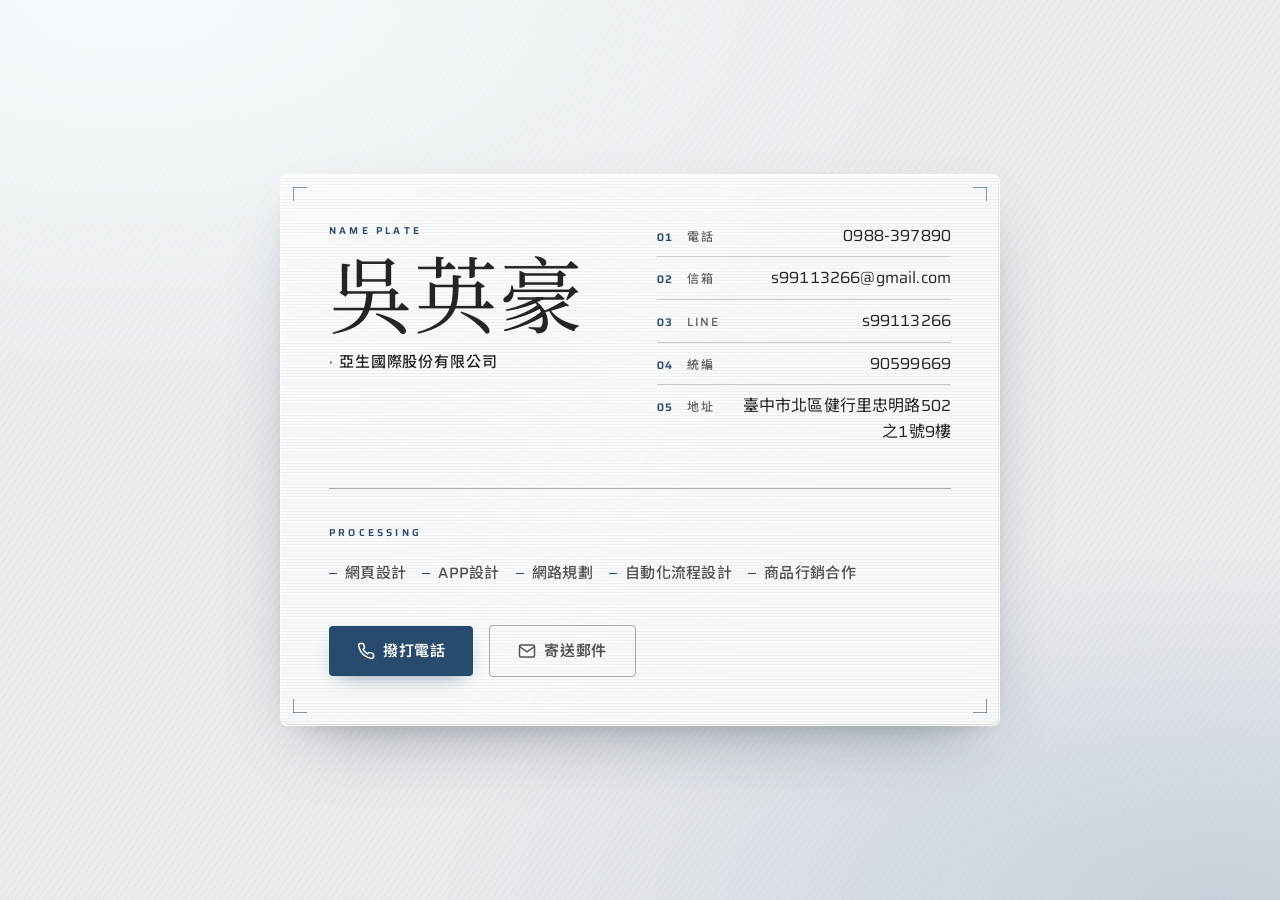
==== commit f2979cde: "補充地址" ====
--- a/index.html
+++ b/index.html
@@ -4,8 +4,19 @@
   <!-- 文件編碼與響應式設定 -->
   <meta charset="UTF-8">
   <meta name="viewport" content="width=device-width, initial-scale=1.0">
-  <title>王小明 | 精準金屬加工股份有限公司</title>
-  <meta name="description" content="精準金屬加工股份有限公司業務經理王小明的數位名片。CNC銑削、車床加工、金屬表面處理、雷射切割。">
+  <title>數位名片</title>
+  <meta name="description" content="">
+  <meta name="keywords" content="">
+  <meta name="author" content="">
+  <meta property="og:title" content="">
+  <meta property="og:description" content="">
+  <meta property="og:image" content="">
+  <meta property="og:type" content="">
+  <meta property="og:url" content="">
+  <meta name="twitter:card" content="">
+  <meta name="twitter:title" content="">
+  <meta name="twitter:description" content="">
+  <meta name="twitter:image" content="">
 
   <!-- Google Fonts：Bree Serif、Saira、Noto Serif TC、Noto Sans TC -->
   <link rel="preconnect" href="https://fonts.googleapis.com">
@@ -62,6 +73,11 @@
               <span class="np-spec-key">統編</span>
               <span class="np-spec-val" id="cardTaxId"></span>
             </li>
+            <li class="np-spec-row" data-key="address">
+              <span class="np-spec-no">06</span>
+              <span class="np-spec-key">地址</span>
+              <span class="np-spec-val" id="cardAddress"></span>
+            </li>
           </ol>
         </section>
       </div>
